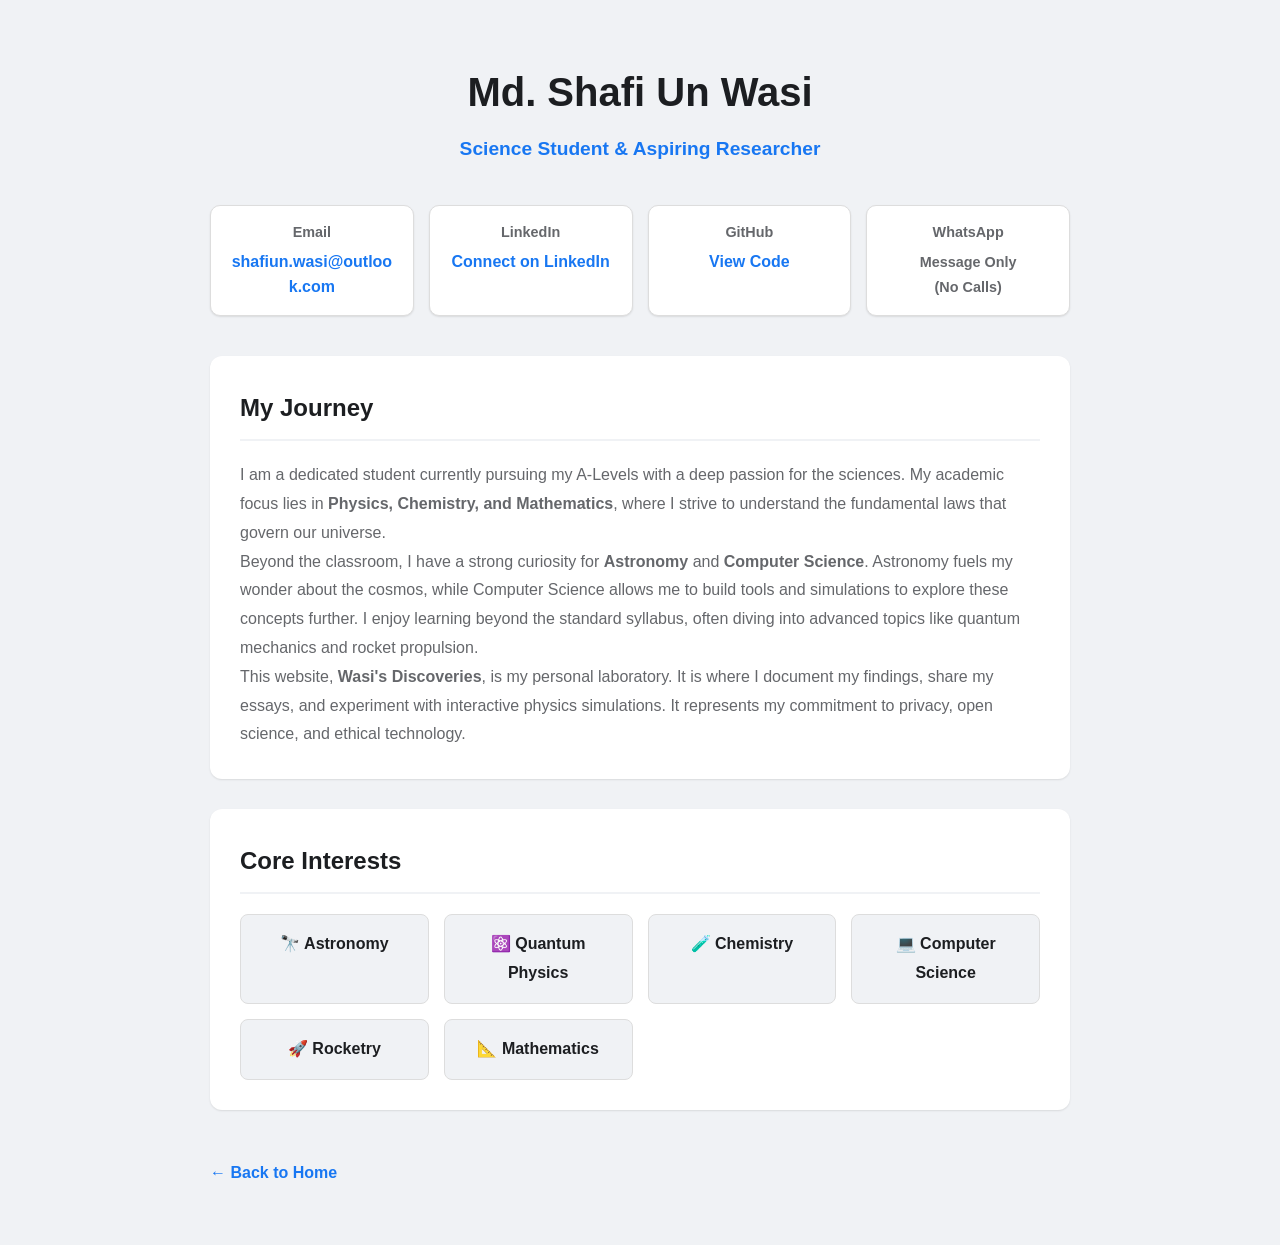
==== sites/About/index.html @ efa7329c "New Update I have deleted my previous website version and replaced it with another updated version." ====
<!DOCTYPE html>
<html lang="en" data-theme="light">
<head>
    <meta charset="UTF-8">
    <meta name="viewport" content="width=device-width, initial-scale=1.0">
    <title>About Me - Wasi's Discoveries</title>
    
    <!-- Reusing your portfolio styles -->
    <link rel="stylesheet" href="../../css/base.css">
    <link rel="stylesheet" href="../../css/layout.css">
    <link rel="stylesheet" href="../../css/sidebar-left.css">
    <link rel="stylesheet" href="../../css/sidebar-right.css">
    <link rel="stylesheet" href="../../css/print.css" media="print">

    <style>
        /* Specific styles for the About page content */
        .about-container {
            max-width: 900px;
            margin: 40px auto;
            padding: 20px;
        }

        .profile-header {
            text-align: center;
            margin-bottom: 40px;
        }

        .profile-name {
            font-size: 2.5rem;
            color: var(--text-primary);
            margin-bottom: 10px;
        }

        .profile-role {
            font-size: 1.2rem;
            color: var(--accent-blue);
            font-weight: 600;
            margin-bottom: 20px;
        }

        .contact-grid {
            display: grid;
            grid-template-columns: repeat(auto-fit, minmax(200px, 1fr));
            gap: 15px;
            margin-bottom: 40px;
        }

        .contact-card {
            background: var(--card-bg);
            padding: 15px;
            border-radius: 10px;
            box-shadow: var(--shadow-sm);
            text-align: center;
            border: 1px solid #ddd;
        }

        .contact-card h4 {
            margin-bottom: 5px;
            color: var(--text-secondary);
            font-size: 0.9rem;
        }

        .contact-card a, .contact-card span {
            color: var(--accent-blue);
            text-decoration: none;
            font-weight: bold;
            word-break: break-all;
        }

        .bio-section {
            background: var(--card-bg);
            padding: 30px;
            border-radius: 12px;
            box-shadow: var(--shadow-sm);
            margin-bottom: 30px;
            line-height: 1.8;
            color: var(--text-secondary);
        }

        .bio-section h2 {
            color: var(--text-primary);
            margin-bottom: 20px;
            border-bottom: 2px solid var(--bg-color);
            padding-bottom: 10px;
        }

        .interests-grid {
            display: grid;
            grid-template-columns: repeat(auto-fit, minmax(150px, 1fr));
            gap: 15px;
            margin-top: 20px;
        }

        .interest-item {
            background: var(--bg-color);
            padding: 15px;
            border-radius: 8px;
            text-align: center;
            font-weight: 600;
            color: var(--text-primary);
            border: 1px solid #ddd;
        }

        .back-link {
            display: inline-block;
            margin-top: 20px;
            color: var(--accent-blue);
            text-decoration: none;
            font-weight: bold;
        }

        /* Mobile adjustments */
        @media (max-width: 600px) {
            .profile-name { font-size: 2rem; }
            .about-container { padding: 10px; }
        }
    </style>
</head>
<body>

    <div class="about-container">
        <!-- Header -->
        <div class="profile-header">
            <h1 class="profile-name">Md. Shafi Un Wasi</h1>
            <p class="profile-role">Science Student & Aspiring Researcher</p>
        </div>

        <!-- Contact Info -->
        <div class="contact-grid">
            <div class="contact-card">
                <h4>Email</h4>
                <a href="mailto:shafiun.wasi@outlook.com">shafiun.wasi@outlook.com</a>
            </div>
            <div class="contact-card">
                <h4>LinkedIn</h4>
                <!-- Replace # with your actual profile URL -->
                <a href="https://linkedin.com/in/YOUR_USERNAME" target="_blank">Connect on LinkedIn</a>
            </div>
            <div class="contact-card">
                <h4>GitHub</h4>
                <!-- Replace # with your actual profile URL -->
                <a href="https://github.com/YOUR_USERNAME" target="_blank">View Code</a>
            </div>
            <div class="contact-card">
                <h4>WhatsApp</h4>
                <span style="color: var(--text-secondary); font-size: 0.9rem;">Message Only<br>(No Calls)</span>
            </div>
        </div>

        <!-- Biography -->
        <div class="bio-section">
            <h2>My Journey</h2>
            <p>
                I am a dedicated student currently pursuing my A-Levels with a deep passion for the sciences. 
                My academic focus lies in <strong>Physics, Chemistry, and Mathematics</strong>, where I strive to understand the fundamental laws that govern our universe.
            </p>
            <p>
                Beyond the classroom, I have a strong curiosity for <strong>Astronomy</strong> and <strong>Computer Science</strong>. 
                Astronomy fuels my wonder about the cosmos, while Computer Science allows me to build tools and simulations to explore these concepts further. 
                I enjoy learning beyond the standard syllabus, often diving into advanced topics like quantum mechanics and rocket propulsion.
            </p>
            <p>
                This website, <strong>Wasi's Discoveries</strong>, is my personal laboratory. It is where I document my findings, share my essays, and experiment with interactive physics simulations. 
                It represents my commitment to privacy, open science, and ethical technology.
            </p>
        </div>

        <!-- Interests -->
        <div class="bio-section">
            <h2>Core Interests</h2>
            <div class="interests-grid">
                <div class="interest-item">🔭 Astronomy</div>
                <div class="interest-item">⚛️ Quantum Physics</div>
                <div class="interest-item">🧪 Chemistry</div>
                <div class="interest-item">💻 Computer Science</div>
                <div class="interest-item">🚀 Rocketry</div>
                <div class="interest-item">📐 Mathematics</div>
            </div>
        </div>

        <a href="../../index.html" class="back-link">← Back to Home</a>
    </div>

</body>
</html>
---- css/base.css ----
:root {
    --bg-color: #f0f2f5;
    --card-bg: #ffffff;
    --text-primary: #1c1e21;
    --text-secondary: #65676b;
    --accent-blue: #1877f2;
    --accent-hover: #145dbf;
    --shadow-sm: 0 1px 2px rgba(0,0,0,0.1);
    --shadow-md: 0 4px 8px rgba(0,0,0,0.1);
    --shadow-lg: 0 8px 16px rgba(0,0,0,0.15);
    --radius: 12px;
    --font-main: -apple-system, BlinkMacSystemFont, "Segoe UI", Roboto, Helvetica, Arial, sans-serif;
}

[data-theme="dark"] {
    --bg-color: #18191a;
    --card-bg: #242526;
    --text-primary: #e4e6eb;
    --text-secondary: #b0b3b8;
    --accent-blue: #459df5;
    --accent-hover: #5aaaff;
    --shadow-sm: 0 1px 2px rgba(0,0,0,0.3);
    --shadow-md: 0 4px 8px rgba(0,0,0,0.4);
}

* { margin: 0; padding: 0; box-sizing: border-box; }
body { font-family: var(--font-main); background: var(--bg-color); color: var(--text-primary); line-height: 1.6; transition: background 0.3s, color 0.3s; }
a { text-decoration: none; color: var(--accent-blue); transition: color 0.2s; }
a:hover { color: var(--accent-hover); }

/* Header Styles */
.site-header {
    background: var(--card-bg);
    padding: 15px 20px;
    box-shadow: var(--shadow-sm);
    position: sticky;
    top: 0;
    z-index: 100;
    display: flex;
    justify-content: space-between;
    align-items: center;
}
.header-content h1 { font-size: 1.4rem; }
.header-content .subtitle { font-size: 0.85rem; color: var(--text-secondary); }
.header-controls { display: flex; gap: 10px; align-items: center; }
#theme-color-picker { padding: 5px; border-radius: 6px; border: 1px solid #ddd; background: var(--card-bg); color: var(--text-primary); }
#theme-toggle { background: none; border: none; font-size: 1.5rem; cursor: pointer; }

/* Toast */
#toast-container { position: fixed; top: 20px; right: 20px; z-index: 3000; }
.toast { background: #333; color: white; padding: 12px 20px; border-radius: 8px; margin-bottom: 10px; animation: slideIn 0.3s; }
@keyframes slideIn { from { transform: translateX(100%); opacity: 0; } to { transform: translateX(0); opacity: 1; } }
---- css/layout.css ----
.container {
    display: grid;
    grid-template-columns: 260px 1fr 280px; 
    gap: 24px;
    max-width: 1300px;
    margin: 24px auto;
    padding: 0 24px;
    min-height: calc(100vh - 80px);
}

/* Mobile Nav */
.mobile-bottom-nav { display: none; position: fixed; bottom: 0; left: 0; width: 100%; background: var(--card-bg); box-shadow: 0 -2px 10px rgba(0,0,0,0.1); z-index: 1000; justify-content: space-around; padding: 10px 0; border-top: 1px solid #eee; }
.nav-item { display: flex; flex-direction: column; align-items: center; text-decoration: none; color: var(--text-secondary); font-size: 0.75rem; }
.nav-item .icon { font-size: 1.4rem; margin-bottom: 4px; }

/* Lightbox */
.lightbox { display: none; position: fixed; top: 0; left: 0; width: 100%; height: 100%; background: rgba(0,0,0,0.9); z-index: 2000; justify-content: center; align-items: center; }
.lightbox img { max-width: 90%; max-height: 80vh; border-radius: 8px; }
.lightbox-close { position: absolute; top: 20px; right: 30px; font-size: 3rem; color: white; cursor: pointer; }

/* Responsive */
@media (max-width: 900px) {
    .container { 
        grid-template-columns: 1fr; 
        padding: 10px;
        margin: 10px auto;
    }
    .sidebar-left, .sidebar-right { display: none; }
    .mobile-bottom-nav { display: flex; }
    .site-header { padding: 10px; }
    .header-content h1 { font-size: 1.2rem; }
    /* Hide physics lab on mobile to save space, or move to bottom nav? 
       For now, we hide it on mobile as sidebar disappears. */
    .physics-lab-section { display: none; } 
}
/* --- Mandatory Reminder Modal Styles --- */
.modal-overlay {
    position: fixed;
    top: 0;
    left: 0;
    width: 100%;
    height: 100%;
    background: rgba(0, 0, 0, 0.6);
    backdrop-filter: blur(8px); /* Glass blur effect */
    z-index: 9999; /* Highest priority */
    display: flex;
    justify-content: center;
    align-items: center;
    padding: 20px;
    animation: fadeIn 0.3s ease-out;
}

.modal-glass {
    background: rgba(255, 255, 255, 0.85); /* Semi-transparent white */
    backdrop-filter: blur(12px);
    border: 1px solid rgba(255, 255, 255, 0.3);
    border-radius: 20px;
    padding: 30px;
    max-width: 500px;
    width: 100%;
    box-shadow: 0 15px 35px rgba(0, 0, 0, 0.3);
    text-align: center;
    color: #1c1e21;
    position: relative;
    overflow: hidden;
}

/* Theme Mode Support for Modal */
[data-theme="dark"] .modal-glass {
    background: rgba(36, 37, 38, 0.85);
    border: 1px solid rgba(255, 255, 255, 0.1);
    color: #e4e6eb;
}

.modal-header {
    display: flex;
    align-items: center;
    justify-content: center;
    gap: 10px;
    margin-bottom: 20px;
}

.modal-header h2 {
    font-size: 1.5rem;
    margin: 0;
    color: var(--warning-red, #e74c3c);
}

.modal-body p {
    margin-bottom: 15px;
    font-size: 1rem;
    line-height: 1.5;
}

.modal-body a {
    color: var(--accent-blue, #1877f2);
    font-weight: bold;
    text-decoration: underline;
}

.warning-text {
    color: var(--warning-red, #e74c3c);
    font-weight: bold;
    background: rgba(231, 76, 60, 0.1);
    padding: 10px;
    border-radius: 8px;
    border-left: 4px solid var(--warning-red, #e74c3c);
}

.modal-footer {
    display: flex;
    gap: 15px;
    justify-content: center;
    margin-top: 25px;
    flex-wrap: wrap;
}

.btn-primary {
    background: var(--accent-blue, #1877f2);
    color: white;
    border: none;
    padding: 12px 24px;
    border-radius: 8px;
    font-size: 1rem;
    font-weight: bold;
    cursor: pointer;
    transition: transform 0.2s, opacity 0.2s;
    text-decoration: none;
    display: inline-block;
}

.btn-primary:hover {
    transform: scale(1.05);
    opacity: 0.9;
}

.btn-secondary {
    background: transparent;
    color: var(--text-secondary, #65676b);
    border: 2px solid var(--text-secondary, #65676b);
    padding: 10px 20px;
    border-radius: 8px;
    font-size: 0.9rem;
    font-weight: bold;
    cursor: pointer;
    text-decoration: none;
    transition: all 0.2s;
}

.btn-secondary:hover {
    background: rgba(0,0,0,0.05);
    color: var(--text-primary, #1c1e21);
    border-color: var(--text-primary, #1c1e21);
}

@keyframes fadeIn {
    from { opacity: 0; transform: scale(0.9); }
    to { opacity: 1; transform: scale(1); }
}

/* Mobile Adjustments */
@media (max-width: 600px) {
    .modal-glass {
        padding: 20px;
        margin: 10px;
    }
    .modal-footer {
        flex-direction: column;
    }
    .btn-primary, .btn-secondary {
        width: 100%;
    }
}
---- css/sidebar-left.css ----
.sidebar-left { 
    position: sticky; 
    top: 80px; 
    height: calc(100vh - 100px); 
    overflow-y: auto; 
    padding-right: 10px;
}

/* Navigation Styles */
.main-nav ul { list-style: none; }
.main-nav li { margin-bottom: 8px; }
.nav-link { display: flex; align-items: center; padding: 12px 15px; border-radius: 8px; color: var(--text-primary); font-weight: 500; transition: background 0.2s; }
.nav-link:hover { background: rgba(24, 119, 242, 0.1); color: var(--accent-blue); }
.nav-link .icon { margin-right: 12px; font-size: 1.2rem; }

/* Physics Lab Section */
.physics-lab-section {
    margin-top: 30px;
    padding: 15px;
    background: var(--card-bg);
    border-radius: var(--radius);
    box-shadow: var(--shadow-sm);
    border: 1px solid #ddd;
}

.physics-lab-section h3 {
    font-size: 1rem;
    margin-bottom: 10px;
    color: var(--text-primary);
    text-align: center;
    border-bottom: 1px solid #eee;
    padding-bottom: 5px;
}

.lab-canvas-container {
    width: 100%;
    height: 150px;
    background: #f8f9fa;
    border-radius: 6px;
    overflow: hidden;
    display: flex;
    justify-content: center;
    align-items: center;
    margin-bottom: 10px;
}

#pendulumCanvas {
    width: 100%;
    height: 100%;
    object-fit: contain;
}

.lab-controls {
    display: flex;
    flex-direction: column;
    gap: 8px;
    font-size: 0.8rem;
}

.lab-controls label {
    display: flex;
    align-items: center;
    gap: 5px;
    color: var(--text-secondary);
}

.lab-controls input[type="range"] {
    flex: 1;
    cursor: pointer;
}

.lab-btn {
    width: 100%;
    padding: 6px;
    background: var(--accent-blue);
    color: white;
    border: none;
    border-radius: 4px;
    cursor: pointer;
    font-size: 0.8rem;
    transition: opacity 0.2s;
}

.lab-btn:hover {
    opacity: 0.9;
}

.footer-links { margin-top: 30px; font-size: 0.8rem; color: var(--text-secondary); }
.footer-links a { margin-right: 10px; }
---- css/sidebar-right.css ----
.sidebar-right { 
    position: sticky; 
    top: 80px; 
    height: calc(100vh - 100px); 
    overflow-y: auto; 
    padding-left: 10px;
}

.dashboard-card { 
    background: var(--card-bg); 
    border-radius: var(--radius); 
    padding: 20px; 
    margin-bottom: 20px; 
    box-shadow: var(--shadow-sm); 
    border-left: 4px solid var(--accent-blue); 
}

.dashboard-card h3 { 
    font-size: 1rem; 
    margin-bottom: 10px; 
    color: var(--text-secondary); 
    text-transform: uppercase; 
    letter-spacing: 0.5px; 
}

.status-indicator { display: flex; align-items: center; gap: 8px; font-weight: bold; }
.status-dot { width: 10px; height: 10px; border-radius: 50%; background: #ccc; }
.status-dot.online { background: #2ecc71; box-shadow: 0 0 8px #2ecc71; }
.status-dot.offline { background: #e74c3c; }

/* NEW: Physics Lab Card Styles */
.physics-lab-card {
    border-left-color: #e74c3c; /* Red accent for Physics */
}

.lab-canvas-container {
    width: 100%;
    height: 140px;
    background: #f8f9fa;
    border-radius: 6px;
    overflow: hidden;
    display: flex;
    justify-content: center;
    align-items: center;
    margin-bottom: 10px;
    border: 1px solid #eee;
}

#pendulumCanvas {
    width: 100%;
    height: 100%;
    object-fit: contain;
}

.lab-controls {
    display: flex;
    flex-direction: column;
    gap: 8px;
    font-size: 0.8rem;
}

.lab-controls label {
    display: flex;
    align-items: center;
    gap: 5px;
    color: var(--text-secondary);
}

.lab-controls input[type="range"] {
    flex: 1;
    cursor: pointer;
}

.lab-btn {
    width: 100%;
    padding: 6px;
    background: #e74c3c; /* Red button */
    color: white;
    border: none;
    border-radius: 4px;
    cursor: pointer;
    font-size: 0.8rem;
    transition: opacity 0.2s;
}

.lab-btn:hover {
    opacity: 0.9;
}

/* End Physics Lab Styles */

blockquote { font-style: italic; color: var(--text-primary); margin: 10px 0; }
cite { font-size: 0.8rem; color: var(--text-secondary); display: block; text-align: right; }
.action-btn { width: 100%; padding: 8px; margin-top: 5px; border: none; border-radius: 6px; background: var(--accent-blue); color: white; cursor: pointer; font-weight: bold; }
.action-btn.secondary { background: #e4e6eb; color: var(--text-secondary); }
.action-btn:hover { opacity: 0.9; }
---- css/print.css ----
@media print {
    body { background: white !important; color: black !important; font-size: 12pt; }
    .site-header, .sidebar-left, .sidebar-right, .mobile-bottom-nav, .fab, .widget-draggable, .lightbox, .modal, .controls-bar, #theme-toggle, #theme-color-picker, #toast-container, .filter-btn, #gallery-search, .action-btn { display: none !important; }
    .container { display: block !important; width: 100% !important; margin: 0 !important; padding: 0 !important; grid-template-columns: 1fr !important; }
    .feed-column { width: 100% !important; padding: 0 !important; }
    .gallery-card { break-inside: avoid; border: 1px solid #ccc; box-shadow: none; margin-bottom: 20px; page-break-inside: avoid; background: white !important; color: black !important; }
    .card-image { height: 150px !important; background: #eee !important; }
    .card-image img { max-width: 100% !important; height: auto !important; object-fit: contain !important; }
    .overlay, .skeleton { display: none !important; }
    h1, h2, h3 { color: black !important; page-break-after: avoid; }
    a { color: black !important; text-decoration: none !important; }
    a[href]:after { content: " (" attr(href) ")"; font-size: 0.8em; color: #555; }
}
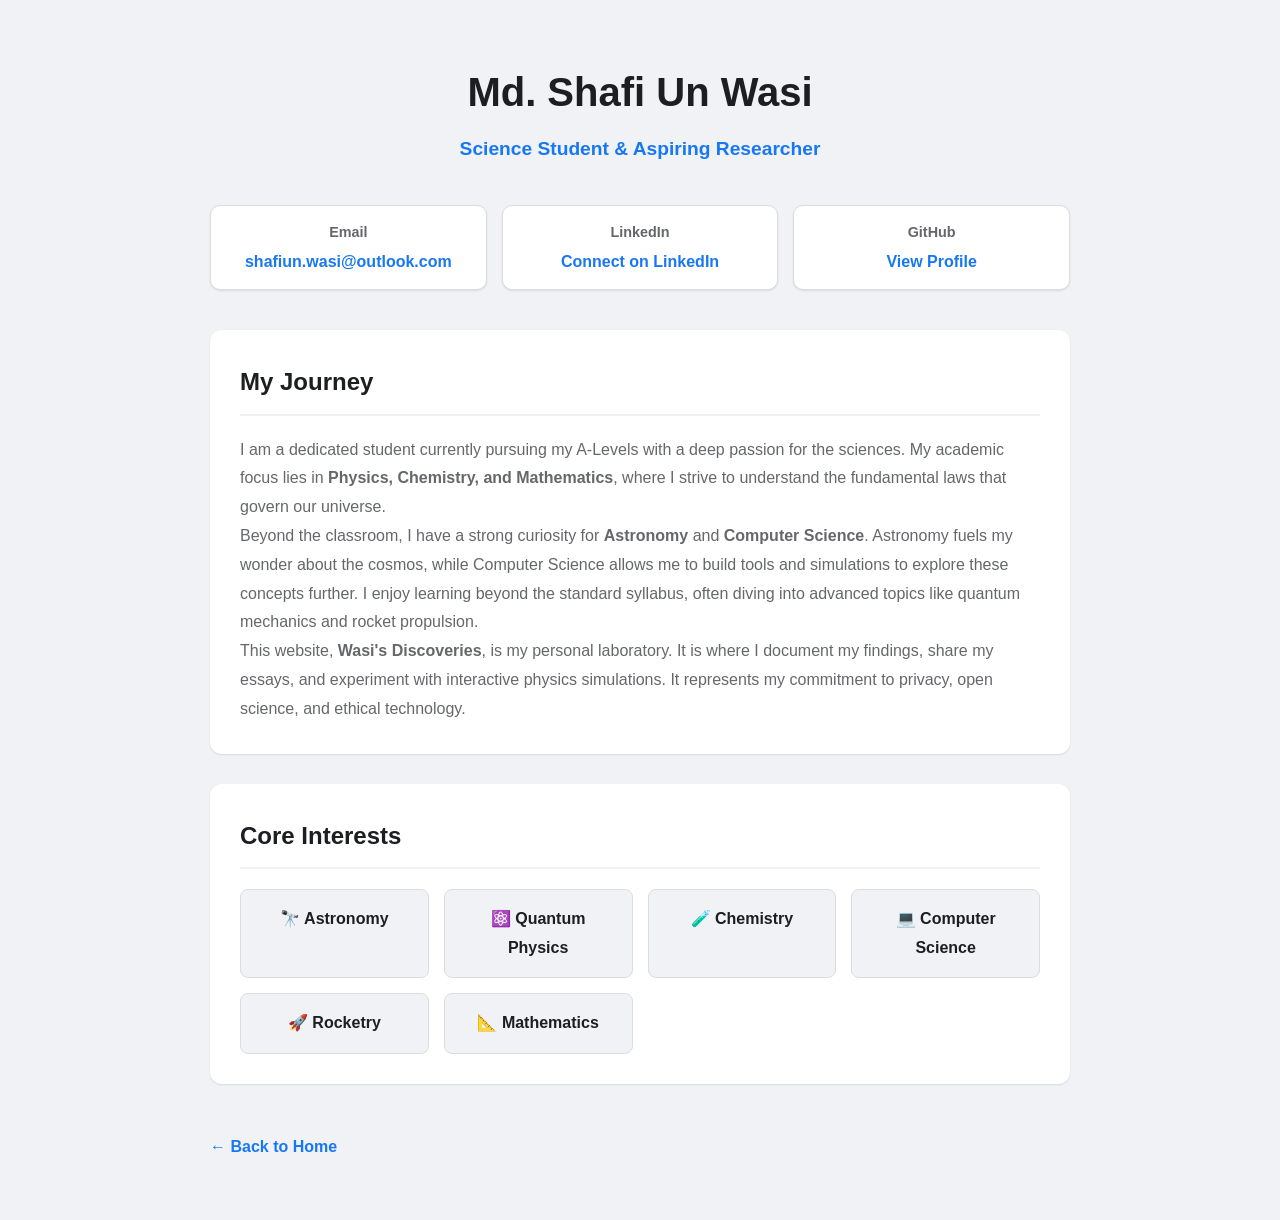
==== commit 142e339a: "Update index.html" ====
--- a/sites/About/index.html
+++ b/sites/About/index.html
@@ -133,18 +133,15 @@
             </div>
             <div class="contact-card">
                 <h4>LinkedIn</h4>
-                <!-- Replace # with your actual profile URL -->
-                <a href="https://linkedin.com/in/YOUR_USERNAME" target="_blank">Connect on LinkedIn</a>
+               
+                <a href="https://www.linkedin.com/in/md-shafi-un-wasi" target="_blank">Connect on LinkedIn</a>
             </div>
             <div class="contact-card">
                 <h4>GitHub</h4>
-                <!-- Replace # with your actual profile URL -->
-                <a href="https://github.com/YOUR_USERNAME" target="_blank">View Code</a>
+                
+                <a href="https://github.com/MDSUWasi" target="_blank">View Profile</a>
             </div>
-            <div class="contact-card">
-                <h4>WhatsApp</h4>
-                <span style="color: var(--text-secondary); font-size: 0.9rem;">Message Only<br>(No Calls)</span>
-            </div>
+
         </div>
 
         <!-- Biography -->
